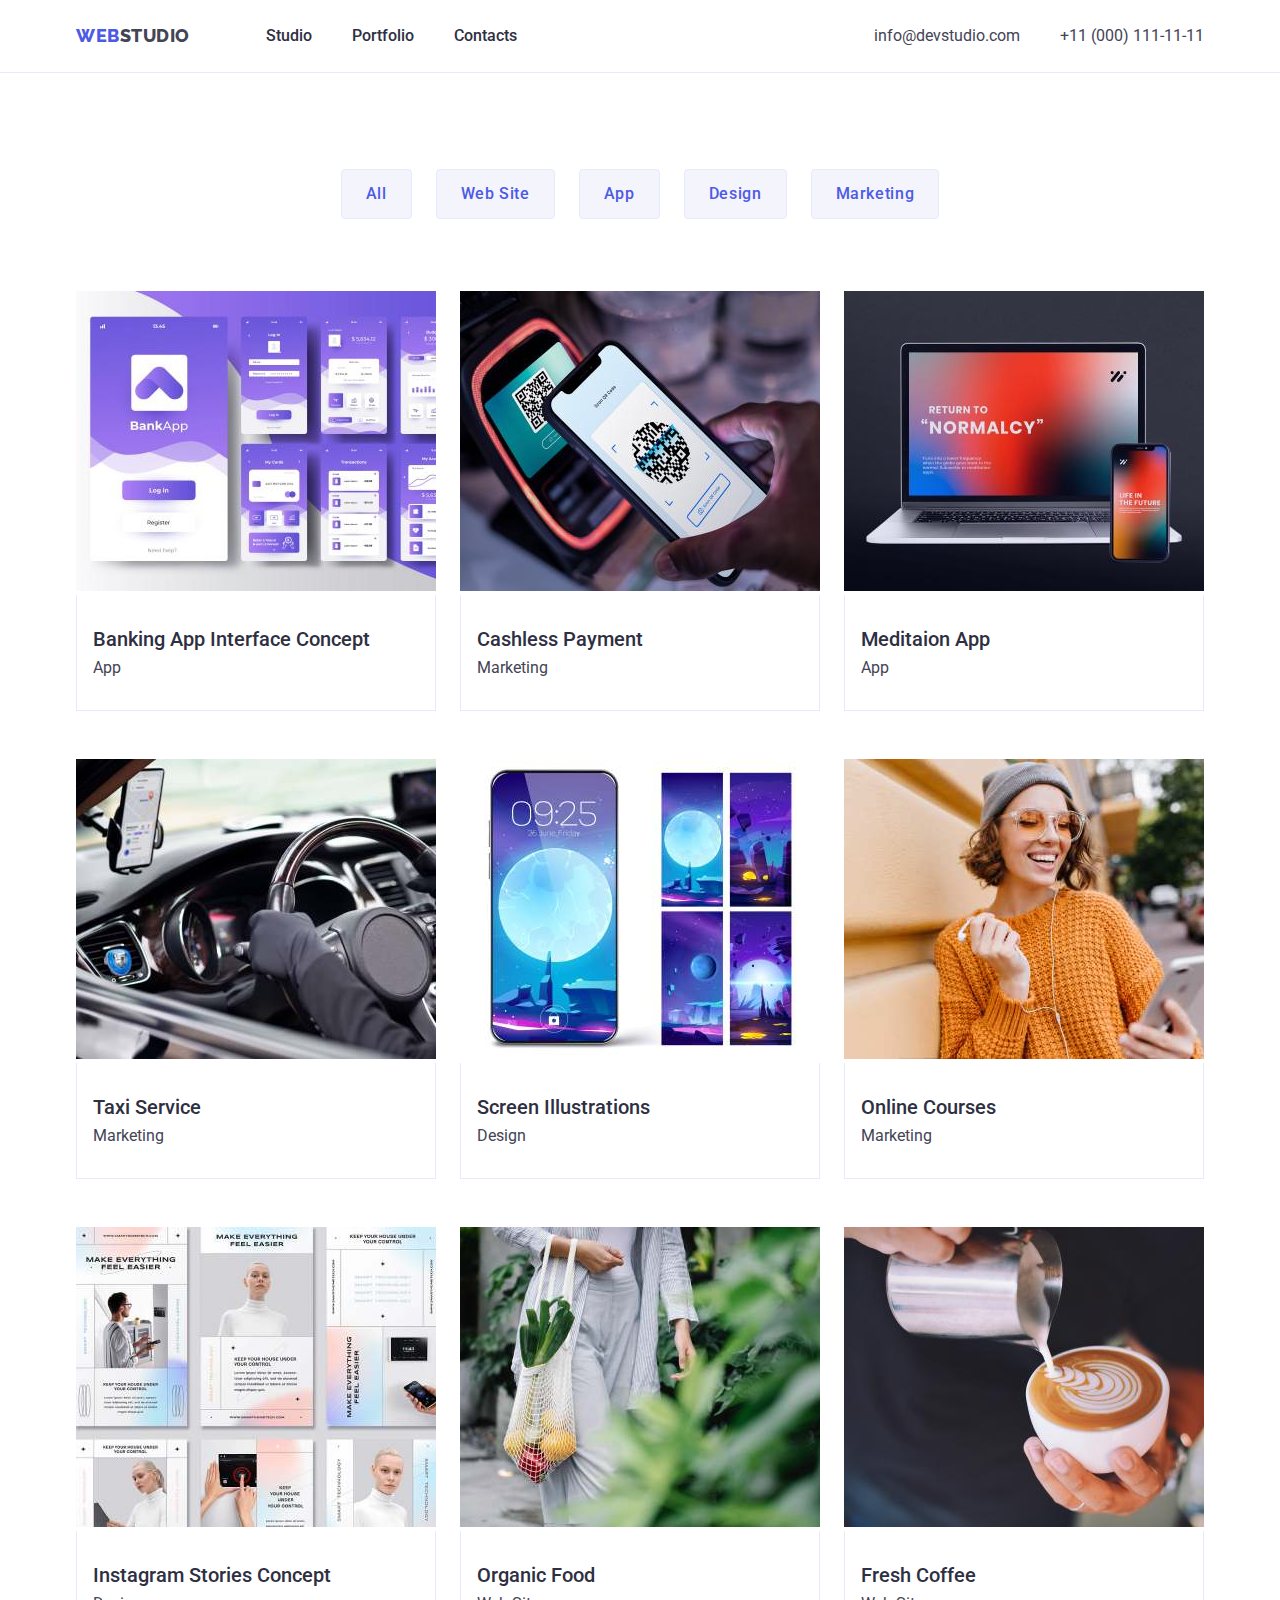
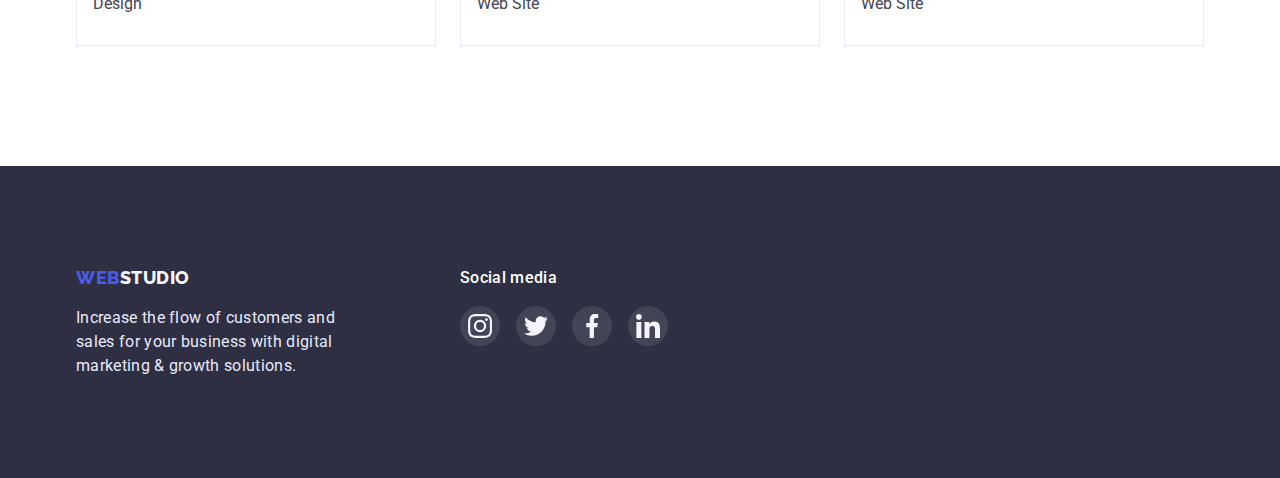
==== portfolio.html @ 3ad6c337 "Initial commit" ====
<!DOCTYPE html>
<html lang="en">

<head>
    <meta charset="UTF-8" />
    <meta http-equiv="X-UA-Compatible" content="IE=edge" />
    <meta name="viewport" content="width=device-width, initial-scale=1.0" />
    <title>Portfolio</title>
    <link rel="preconnect" href="https://fonts.googleapis.com">
    <link rel="preconnect" href="https://fonts.gstatic.com" crossorigin>
    <link href="https://fonts.googleapis.com/css2?family=Raleway:wght@800&family=Roboto:wght@400;500;700&display=swap"
        rel="stylesheet">
    <link rel="stylesheet"
        href="https://cdnjs.cloudflare.com/ajax/libs/modern-normalize/1.1.0/modern-normalize.min.css">
    <link rel="stylesheet" href="./css/styles.css" type="text/css">
</head>

<body>

    <header class="page-header ">

        <div class="nav-flex container">
            <nav class="header-navigation">
                <a href="./index.html" class="logo"><span class="accent-color">Web</span>Studio</a>
                <ul class="site-nav">
                    <li><a href="./index.html" target="_self" rel="noopener noreferrer nofollow"
                            class="link-nav">Studio</a>
                    </li>
                    <li><a href="./portfolio.html" target="_self" rel="noopener noreferrer nofollow"
                            class="link-nav">Portfolio</a></li>
                    <li><a href="" target="_self" rel="noopener noreferrer nofollow" class="link-nav">Contacts</a></li>
                </ul>
            </nav>

            <address class="mail-tel">
                <ul class="mail-tel-list">
                    <li><a href="mailto:info@devstudio.com" class="link-mail-tel">info@devstudio.com</a></li>
                    <li><a href="tel:+110001111111" class="link-mail-tel">+11 (000) 111-11-11</a></li>
                </ul>
            </address>
        </div>

    </header>

    <main>

        <section class="filters-n-cards">
            <div class="container">
                <h1 class="filter-title">Portfolio</h1>
                <ul class="filters-list">
                    <li class="filter-item"><button type="button" class="filter-btn">All</button></li>
                    <li class="filter-item"><button type="button" class="filter-btn">Web Site</button></li>
                    <li class="filter-item"><button type="button" class="filter-btn">App</button></li>
                    <li class="filter-item"><button type="button" class="filter-btn">Design</button></li>
                    <li class="filter-item"><button type="button" class="filter-btn">Marketing</button></li>
                </ul>

                <ul class="cards-list">
                    <li class="card-item">
                        <img src="./images/bank-app-1.jpg" alt="Screen of bank App" width="360">
                        <div class="card-item-info">
                            <h2 class="card-title">Banking App Interface Concept</h2>
                            <p class="card-text">App</p>
                        </div>
                    </li>
                    <li class="card-item">
                        <img src="./images/scan-qr-1.jpg" alt="Scanning QR code" width="360">
                        <div class="card-item-info">
                            <h2 class="card-title">Cashless Payment</h2>
                            <p class="card-text">Marketing</p>
                        </div>
                    </li>
                    <li class="card-item">
                        <img src="./images/mуditation-app-1.jpg" alt="Laptop and cellphone" width="360">
                        <div class="card-item-info">
                            <h2 class="card-title">Meditaion App</h2>
                            <p class="card-text">App</p>
                        </div>
                    </li>
                    <li class="card-item">
                        <img src="./images/taxi-service-1.jpg" alt="Inside a car hands on rudder" width="360">
                        <div class="card-item-info">
                            <h2 class="card-title">Taxi Service</h2>
                            <p class="card-text">Marketing</p>
                        </div>
                    </li>
                    <li class="card-item">
                        <img src="./images/screen-phone-1.jpg" alt="Screen phone wallpapers" width="360">
                        <div class="card-item-info">
                            <h2 class="card-title">Screen Illustrations</h2>
                            <p class="card-text">Design</p>
                        </div>
                    </li>
                    <li class="card-item">
                        <img src="./images/online-courses-1.jpg" alt="Smilling woman with phone" width="360">
                        <div class="card-item-info">
                            <h2 class="card-title">Online Courses</h2>
                            <p class="card-text">Marketing</p>
                        </div>
                    </li>
                    <li class="card-item">
                        <img src="./images/instagram-1.jpg" alt="Instagram wallpapers with people" width="360">
                        <div class="card-item-info">
                            <h2 class="card-title">Instagram Stories Concept</h2>
                            <p class="card-text">Design</p>
                        </div>
                    </li>
                    <li class="card-item">
                        <img src="./images/organic-food-1.jpg" alt="Woman carries vegetables" width="360">
                        <div class="card-item-info">
                            <h2 class="card-title">Organic Food</h2>
                            <p class="card-text">Web Site</p>
                        </div>
                    </li>
                    <li class="card-item">
                        <img src="./images/coffee-1.jpg" alt="Puring milk to coffee" width="360">
                        <div class="card-item-info">
                            <h2 class="card-title">Fresh Coffee</h2>
                            <p class="card-text">Web Site</p>
                        </div>
                    </li>
                </ul>
            </div>

        </section>

    </main>

    <footer class=" footer">
        <div class="container footer-info">
            <div class="wrap-footer-text">
                <a href="./index.html" class="logo white-logo"><span class="accent-color">Web</span>Studio</a>
                <p class="footer-text">Increase
                    the flow of customers and
                    sales for your business with
                    digital marketing &
                    growth solutions.</p>
            </div>

            <div class="soc-media">
                <h3 class="soc-media-title">Social media</h3>
                <ul class="soc-media-list">
                    <li class="soc-media-item">
                        <a href="" class="soc-media-link">
                            <svg class="soc-media-icon" width="24" height="24">
                                <use href="./images/symbol-defs-1.svg#icon-instagram"></use>
                            </svg>
                        </a>
                    </li>
                    <li class="soc-media-item">
                        <a href="" class="soc-media-link">
                            <svg class="soc-media-icon" width="24" height="24">
                                <use href="./images/symbol-defs-1.svg#icon-twitter"></use>
                            </svg>
                        </a>
                    </li>
                    <li class="soc-media-item">
                        <a href="" class="soc-media-link">
                            <svg class="soc-media-icon" width="24" height="24">
                                <use href="./images/symbol-defs-1.svg#icon-facebook"></use>
                            </svg>
                        </a>
                    </li>
                    <li class="soc-media-item">
                        <a href="" class="soc-media-link">
                            <svg class="soc-media-icon" width="24" height="24">
                                <use href="./images/symbol-defs-1.svg#icon-linkedin"></use>
                            </svg>
                        </a>
                    </li>
                </ul>
            </div>
        </div>

    </footer>
</body>

</html>
---- css/styles.css ----
html {
    box-sizing: border-box;
}

*,
*::before,
*::after {
    box-sizing: inherit;
}

:root {
    --primary-text-color: #434455;
    --title-text-color: #2E2F42;
    --accent-color: #4D5AE5;
    --primary-white-color: #ffffff;
    --hover-color: #404BBF;
}

body {
    background-color: var(--primary-white-color);
    color: var(--primary-text-color);
    font-family: Roboto, sans-serif;
    font-size: 16px;
    margin: 0;
}

.container {
    width: 1158px;
    padding-left: 15px;
    padding-right: 15px;
    /* outline: 2px solid tomato; */
    margin-left: auto;
    margin-right: auto;
}

/*-------------Header-----------*/

.page-header {
    border-bottom: 1px solid #E7E9FC;

}

.header-navigation {
    display: flex;
    align-items: center;
    margin-right: auto;

}

.nav-flex {
    display: flex;
    align-items: center;
    height: 72px;

}

.logo {
    font-family: Raleway, sans-serif;
    font-weight: 800;
    font-size: 18px;
    line-height: 1.33;
    text-decoration: none;
    color: inherit;
    letter-spacing: 0.03em;
    text-transform: uppercase;
    margin-right: 76px;
}

.site-nav {
    list-style-type: none;
    margin-top: 0;
    margin-bottom: 0;
    padding-left: 0;
    display: flex;
    gap: 40px;
}

.accent-color {
    font-family: Raleway, sans-serif;
    color: var(--accent-color);
}

.link-nav {
    font-weight: 500;
    color: var(--title-text-color);
    text-decoration: none;

}

/* .site-nav-item::after {
    content: '';
    width: 67px;
    height: 4px;
    background-color: #404BBF;
    border-radius: 2px;
    display: block;
    margin-top: 24px;
    
} */

.link-nav:hover, .link-nav:focus {
    color: var(--hover-color)
}

.mail-tel-list {
    list-style-type: none;
    display: flex;
    gap: 40px;
    margin-top: 0;
    margin-bottom: 0;
    padding-left: 0;
}


.mail-tel .link-mail-tel {
    text-decoration: none;
    color: inherit;
    font-style: normal;
}

.link-mail-tel:hover, .link-mail-tel:focus {
    color: var(--hover-color)
}

/*---------------Hero---------------*/


.hero {
    max-width: 1440px;
    height: 600px;
    margin-left: auto;
    margin-right: auto;
    background: rgba(46, 47, 66, 0.7);
    background-image: linear-gradient(90deg, rgba(0, 0, 0, 0.5) 0%, rgba(0, 0, 0, 0.5) 0%),
        url("../images/people-office-1.jpg");
    background-repeat: no-repeat;
    background-position: center;
    background-size: cover;
    text-align: center;
    padding-top: 188px;
    padding-bottom: 188px;
}

.hero-title {
    font-size: 56px;
    line-height: 1.07;
    color: var(--primary-white-color);
    letter-spacing: 0.02em;
    margin-top: 0;
    margin-bottom: 48;
    /* width: 494px; */
    /* height: 120px; */
    text-align: center;

}

.hero-btn {
    font-family: 'Roboto', sans-serif;
    font-weight: 500;
    font-size: 16px;
    line-height: 1.5;
    cursor: pointer;
    /* display: flex; */
    /* align-items: center; */
    letter-spacing: 0.04em;
    color: var(--primary-white-color);
    background: #4D5AE5;
    box-shadow: 0px 4px 4px rgba(0, 0, 0, 0.15);
    border-radius: 4px;
    min-width: 169px;
    height: 56px;
    padding: 16px 32px;
    /* margin-right: auto; */
    /* margin-left: auto; */
    border: 0;

}

.hero-btn:focus, .hero-btn:hover {
    background: var(--hover-color)
    
}

/*--------------Features---------*/

.features {
    padding-top: 120px;
    padding-bottom: 120px;

}

.feature-main-title {
    margin-top: 0;
    margin-bottom: 0;
}

.feature-item-icon {
    background: #F4F4FD;
    border-radius: 4px;
    height: 112px;
    width: 264px;
    display: flex;
    justify-content: center;
    align-items: center;
}

.features-icon {}

.features-list {
    list-style-type: none;
    margin-bottom: 0;
    margin-top: 0;
    padding: 0;
    display: flex;
    justify-content: space-between;
}

.features-item {

}


.features-title {
    font-weight: 500;
    font-size: 20px;
    line-height: 1.2;
    color: var(--title-text-color);
    margin-bottom: 8px;
    margin-top: 8px;
}

.features-text {
    font-size: 16px;
    line-height: 1.5;
    margin: 0;
    width: 264px;
}

/*---------Doing--------------*/

.doing {
    /* width: 1158px;; */
    padding-bottom: 120px;

}

.doing-title {
    font-size: 36px;
    line-height: 1.11;
    text-align: center;
    text-transform: capitalize;
    color: var(--title-text-color);
    margin: 0;
    margin-bottom: 72px;

}

.doing-list {
    list-style-type: none;
    margin-top: 0;
    margin-bottom: 0;
    display: flex;
    justify-content: space-between;
    padding-left: 0;
}

/*------------Team-------------*/

.team {
    padding-top: 120px;
    padding-bottom: 120px;
    background-color: #F4F4FD;
}

.team-title {
    font-size: 36px;
    line-height: 1.11;
    text-align: center;
    text-transform: capitalize;
    color: var(--title-text-color);
    margin-bottom: 72px;
    margin-top: 0;

}

.team-list {
    list-style-type: none;
    display: flex;
    justify-content: space-between;
    margin-top: 0;
    margin-bottom: 0;
    padding-left: 0;
}

.team-item {
    background-color: var(--primary-white-color);
    box-shadow: 0px 1px 6px rgba(46, 47, 66, 0.08), 0px 1px 1px rgba(46, 47, 66, 0.16), 0px 2px 1px rgba(46, 47, 66, 0.08);
    border-radius: 0px 0px 4px 4px;
    text-align: center;
}

.team-wrap-text {
    padding-top: 32px;
    padding-bottom: 32px;
}

.team-name {
    font-weight: 500;
    font-size: 20px;
    line-height: 1.2;
    color: var(--title-text-color);
    margin-bottom: 8px;
    margin-top: 0;

}

.team-text {

    color: var(--primary-text-color);
    margin-top: 0;
    margin-bottom: 8px;

}

.team-soc-list {
    display: flex;
    justify-content: center;
    gap: 24px;
    padding-left: 0;
    list-style-type: none;
}

.team-soc-item {
    width: 40px;
    height: 40px;

}

.team-soc-link {
    width: 100%;
    height: 100%;
    border-radius: 50%;
    background-color: var(--accent-color);
    display: flex;
    justify-content: center;
    align-items: center;
}

.team-soc-link:hover, .team-soc-link:focus {
    background-color: var(--hover-color);
}
/* --------------Customers---------------- */

.customers {
    padding-top: 130px;
    padding-bottom: 120px;
}

.customers-title {
    font-size: 36px;
    line-height: 1.11;
    text-align: center;
    text-transform: capitalize;
    color: var(--title-text-color);
    margin-bottom: 72px;
    margin-top: 0;
}
.customers-list {
    list-style-type: none;
    padding-left: 0;
    margin-top: 0;
    margin-bottom: 0;
    display: flex;
    gap: 24px;

}

.customers-item {
    width: 168px;
    height: 88px;
    

}

.customers-link {
    width: 100%;
    height: 100%;
    border: 1px solid #8E8F99;
    border-radius: 4px;
    display: flex;
    justify-content: center;
    align-items: center;
    color: #8E8F99;
}

.customers-icon {
    fill: currentColor;
}

.customers-link:is(:hover, :focus) {
    border-color: var(--hover-color);
    color: var(--hover-color);
}

/* .customers-link:is(:hover, :focus) .customers-icon {
    fill: var(--hover-color);
} */


/*--------------------Footer----------------------*/


.footer {
    padding-top: 100px;
    padding-bottom: 100px;
    background-color: var(--title-text-color);
}

.footer-info {
    display: flex;
    align-items: flex-start;
    gap: 120px;
}

.white-logo {
    color: #F4F4FD;
}

.footer-text {
    font-size: 16px;
    line-height: 1.5;
    letter-spacing: 0.02em;
    color: #E7E9FC;
    width: 264px;
    margin-bottom: 0;

}

.soc-media {}

.soc-media-title {
    font-weight: 500;
    font-size: 16px;
    line-height: 1.5;
    letter-spacing: 0.02em;
    color: var(--primary-white-color);
    margin-top: 0;
    margin-bottom: 16px;
}

.soc-media-list {
    padding-left: 0;
    margin-bottom: 0;
    margin-top: 0;
    list-style-type: none;
    display: flex;
    justify-content: center;
    gap: 16px;
}

.soc-media-item {
    width: 40px;
    height: 40px;
}

.soc-media-link {
    width: 100%;
    height: 100%;
    background: rgba(255, 255, 255, 0.1);
    border-radius: 50%;
    display: flex;
    justify-content: center;
    align-items: center;
}

.soc-media-link:hover, .soc-media-link:focus {
    background-color: #31D0AA;;
}

.soc-media-icon {}

/*----------------------Portfolio------------------------*/

.filters-n-cards {
    padding-bottom: 120px;
    padding-top: 96px;
}

.filter-title {
    color: transparent;
    margin: 0;
    /* background-color:#E7E9FC; */
    display: none;
}

.filters-list {
    list-style-type: none;
    margin-bottom: 72px;
    margin-top: 0;
    padding-left: 0;
    display: flex;
    gap: 24px;
    justify-content: center;
}

.filter-btn {
    font-family: inherit;
    font-weight: 500;
    font-size: 16px;
    line-height: 1.5;
    display: flex;
    align-items: center;
    text-align: center;
    letter-spacing: 0.04em;
    color: var(--accent-color);
    cursor: pointer;
    background: #F4F4FD;
    border: 1px solid #E7E9FC;
    border-radius: 4px;
    padding: 12px 24px;
}

.filter-btn:hover {
    color: var(--primary-white-color);
    background: #404BBF;
    box-shadow: 0px 3px 1px rgba(0, 0, 0, 0.1), 0px 2px 1px rgba(0, 0, 0, 0.08), 0px 2px 2px rgba(0, 0, 0, 0.12);
}

.filter-btn:focus {
    color: var(--primary-white-color);
    background: #404BBF;
    box-shadow: 0px 3px 1px rgba(0, 0, 0, 0.1), 0px 2px 1px rgba(0, 0, 0, 0.08), 0px 2px 2px rgba(0, 0, 0, 0.12);
}

.cards-list {
    list-style-type: none;
    margin: 0;
    padding-left: 0;
    display: flex;
    flex-wrap: wrap;
    gap: 24px;
    /* column-gap: 48px; */

}

.card-item:nth-last-child(-n + 3) {
    margin-bottom: 0;
}

.card-item {
    background-color: #fff;
    margin-bottom: 24px;

}

.card-item:hover,
.card-item:focus {
    box-shadow: 0px 1px 6px rgba(46, 47, 66, 0.08), 0px 1px 1px rgba(46, 47, 66, 0.16), 0px 2px 1px rgba(46, 47, 66, 0.08);
}

.card-item-info {
    border-bottom: 1px solid #E7E9FC;
    border-left: 1px solid #E7E9FC;
    border-right: 1px solid #E7E9FC;
    padding-top: 32px;
    padding-bottom: 32px;
    padding-left: 16px;
}

.card-item-info .card-title {
    font-weight: 500;
    font-size: 20px;
    line-height: 1.2;
    color: var(--title-text-color);
    margin-bottom: 8px;
    margin-top: 0;
}

.card-text {
    color: var(--primary-text-color);
    margin: 0;

}
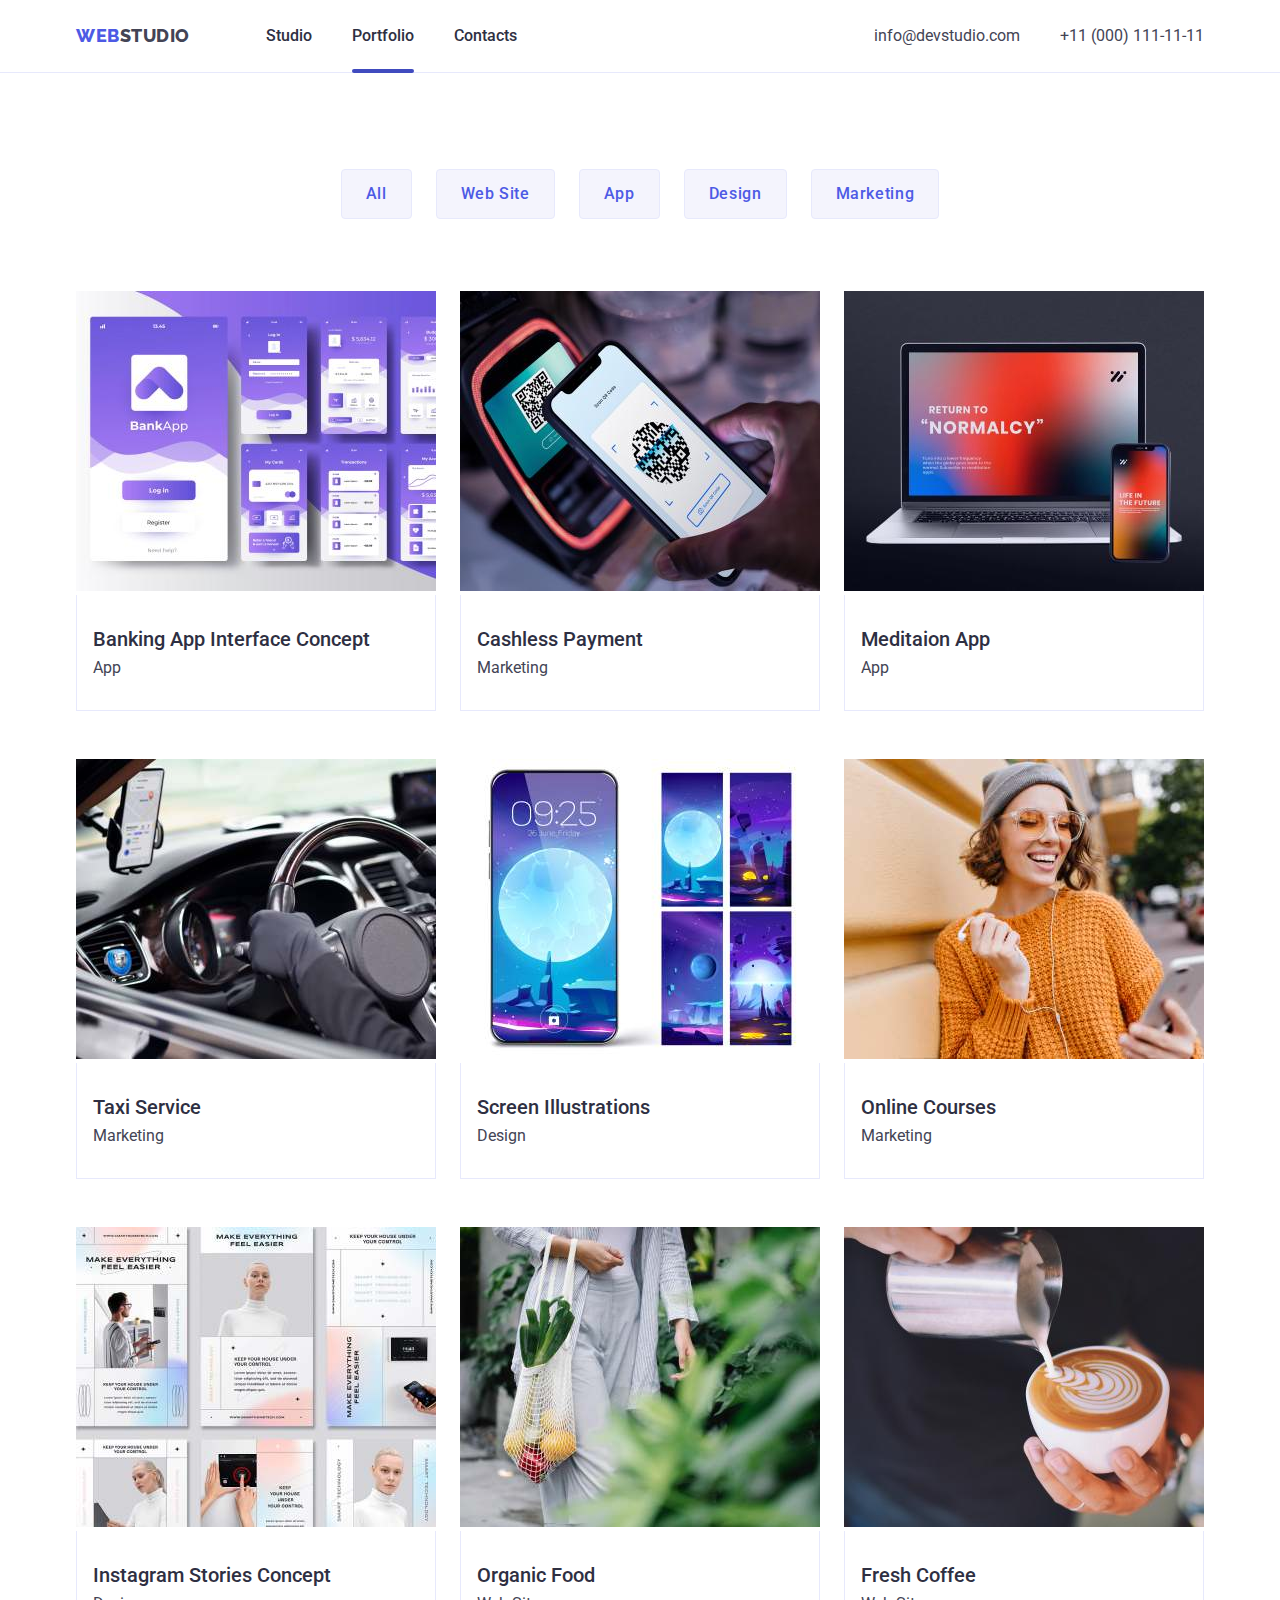
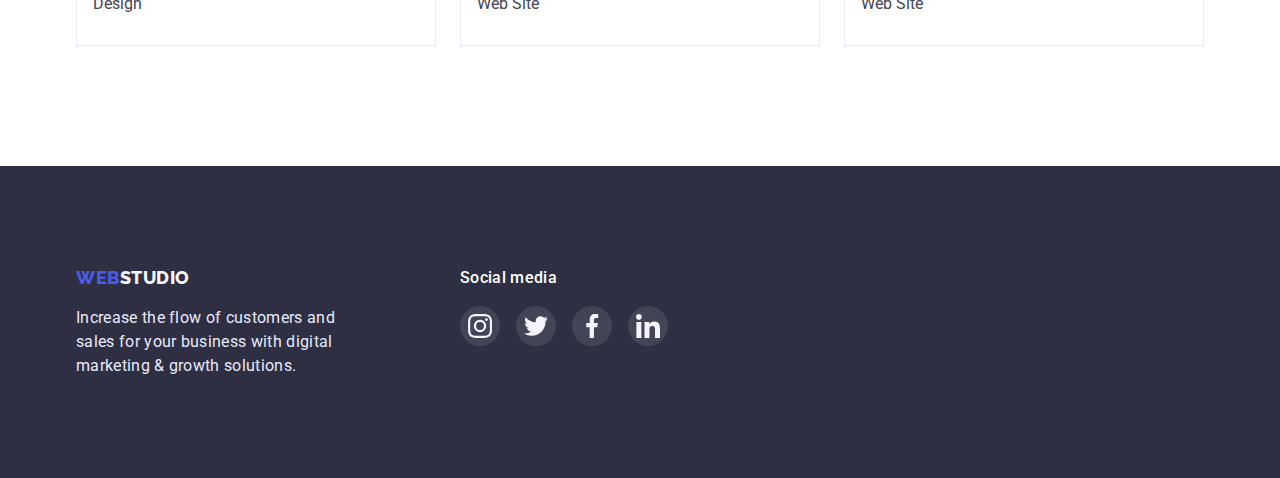
==== commit 938e9b81: "Add line studio portfolio" ====
--- a/portfolio.html
+++ b/portfolio.html
@@ -27,7 +27,7 @@
                             class="link-nav">Studio</a>
                     </li>
                     <li><a href="./portfolio.html" target="_self" rel="noopener noreferrer nofollow"
-                            class="link-nav">Portfolio</a></li>
+                            class="link-nav active">Portfolio</a></li>
                     <li><a href="" target="_self" rel="noopener noreferrer nofollow" class="link-nav">Contacts</a></li>
                 </ul>
             </nav>
--- a/css/styles.css
+++ b/css/styles.css
@@ -14,6 +14,7 @@
     --accent-color: #4D5AE5;
     --primary-white-color: #ffffff;
     --hover-color: #404BBF;
+    --timing-function: cubic-bezier(0.4, 0, 0.2, 1);
 }
 
 body {
@@ -84,19 +85,20 @@
     font-weight: 500;
     color: var(--title-text-color);
     text-decoration: none;
-
-}
-
-/* .site-nav-item::after {
+    position: relative;
+}
+
+.active::after {
     content: '';
-    width: 67px;
+    width: 100%;
     height: 4px;
     background-color: #404BBF;
     border-radius: 2px;
     display: block;
-    margin-top: 24px;
-    
-} */
+    position: absolute;
+    /* bottom: 35px; */
+    top: 43px;
+}
 
 .link-nav:hover, .link-nav:focus {
     color: var(--hover-color)
